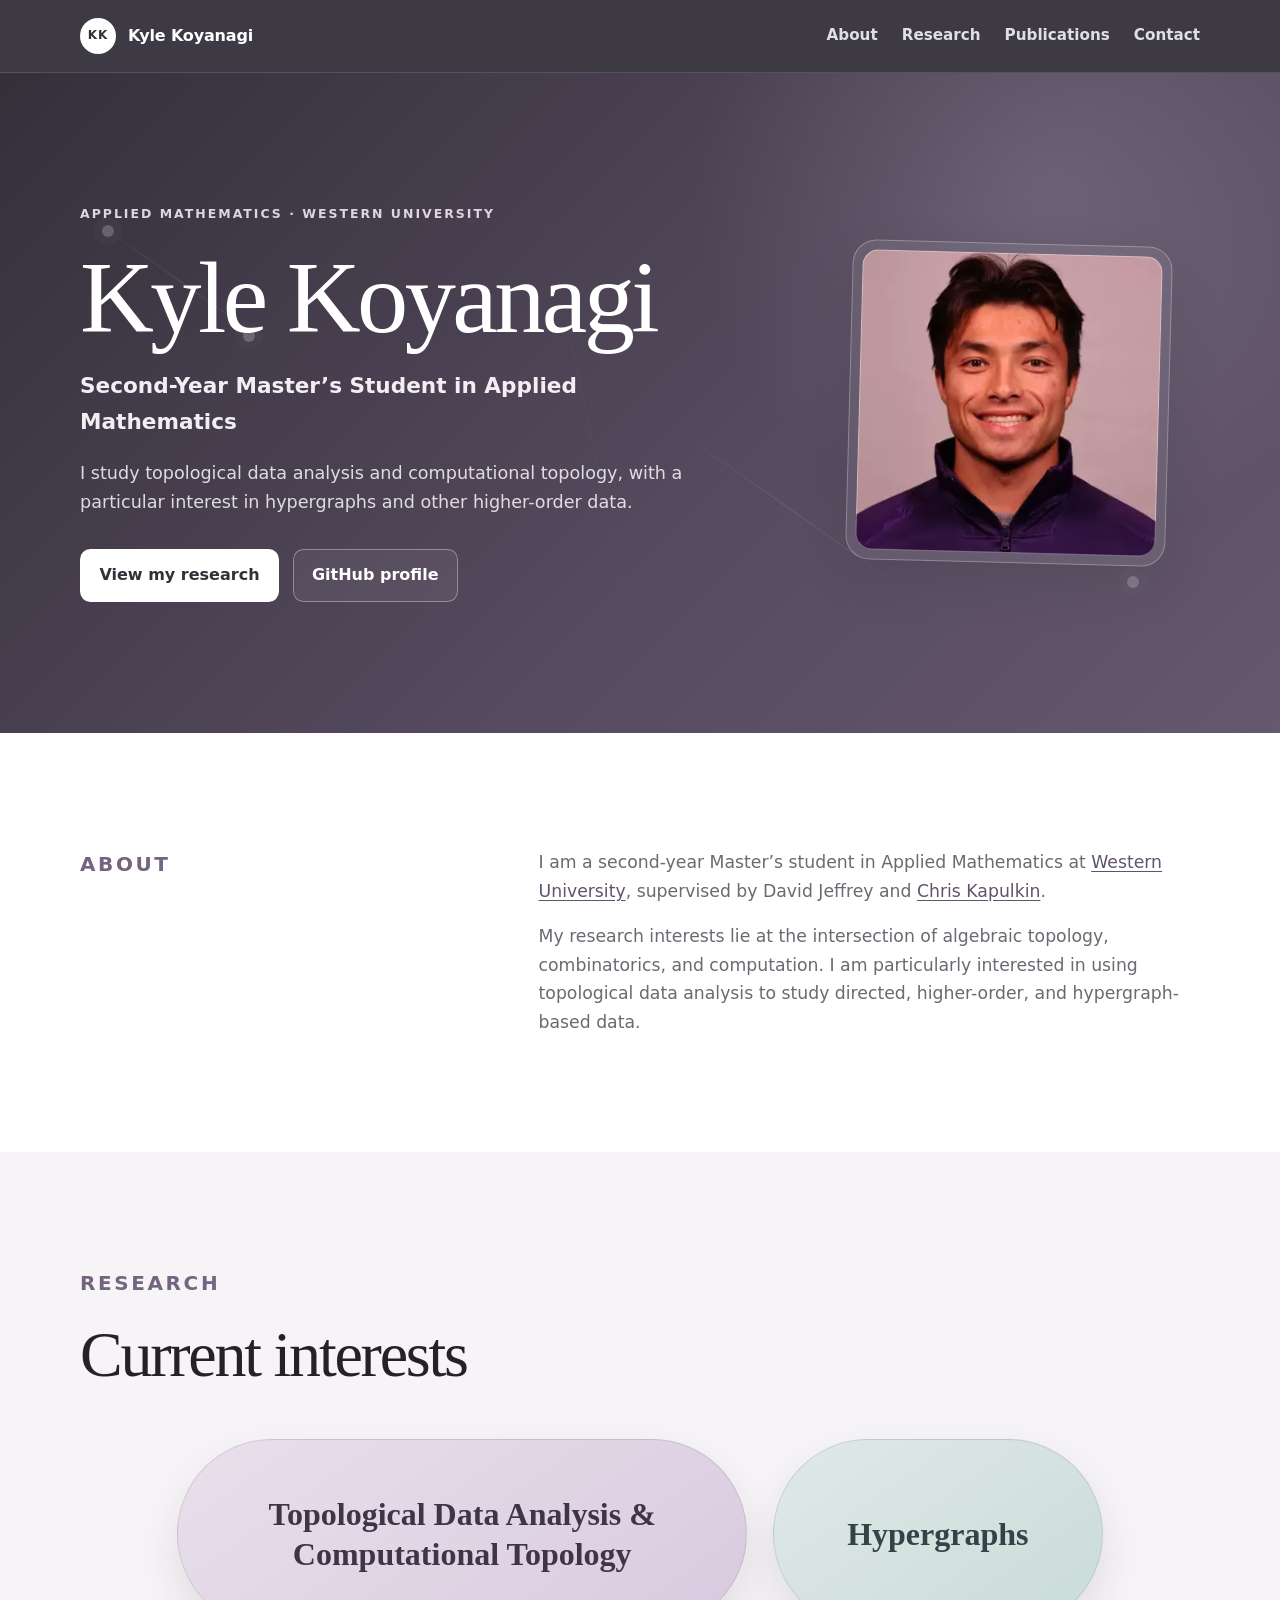
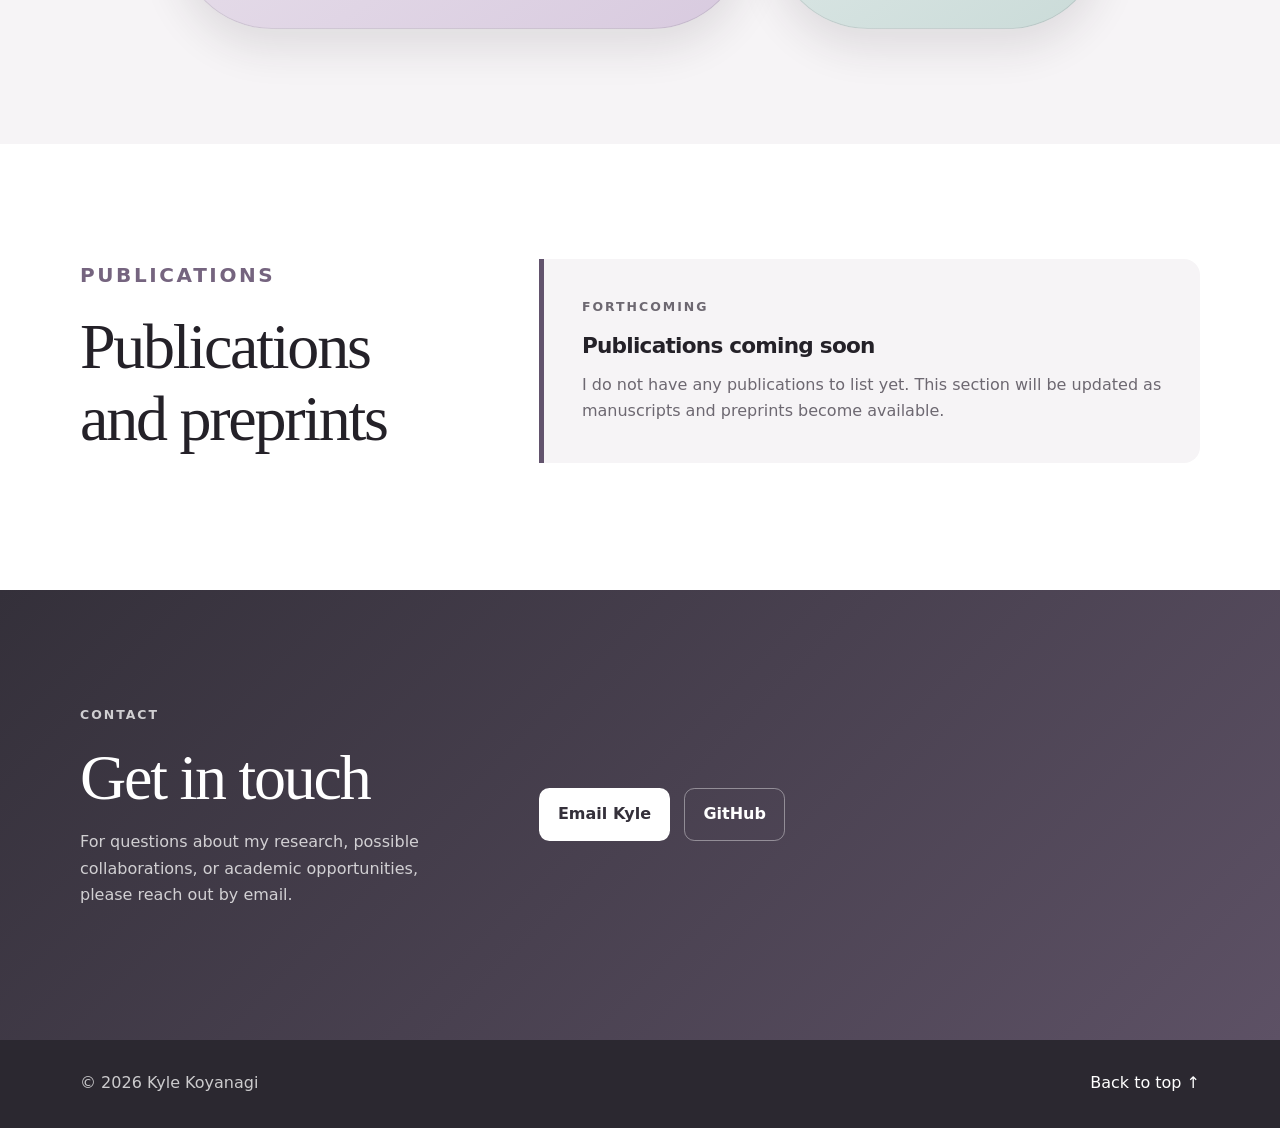
==== index.html @ f8f5c427 "Add files via upload" ====
<!doctype html>
<html lang="en">
<head>
  <meta charset="utf-8">
  <meta name="viewport" content="width=device-width, initial-scale=1">
  <meta name="description" content="Academic website of Kyle Koyanagi, a Master's student in Applied Mathematics at Western University researching topological data analysis and hypergraphs.">
  <meta name="author" content="Kyle Koyanagi">
  <meta name="theme-color" content="#4f2683">

  <meta property="og:title" content="Kyle Koyanagi | Applied Mathematics">
  <meta property="og:description" content="Master's student in Applied Mathematics researching topological data analysis and hypergraphs.">
  <meta property="og:type" content="website">
  <meta property="og:image" content="assets/kyle-koyanagi-headshot.webp">

  <title>Kyle Koyanagi | Applied Mathematics</title>
  <link rel="icon" href="assets/favicon.svg" type="image/svg+xml">
  <link rel="stylesheet" href="styles.css">
  <script src="script.js" defer></script>
</head>
<body>
  <a class="skip-link" href="#main-content">Skip to main content</a>

  <header class="site-header" id="top">
    <nav class="nav shell" aria-label="Main navigation">
      <a class="brand" href="#top" aria-label="Kyle Koyanagi home">
        <span class="brand-mark" aria-hidden="true">KK</span>
        <span>Kyle Koyanagi</span>
      </a>

      <button class="nav-toggle" type="button" aria-expanded="false" aria-controls="nav-links">
        <span class="sr-only">Toggle navigation</span>
        <span aria-hidden="true"></span>
        <span aria-hidden="true"></span>
        <span aria-hidden="true"></span>
      </button>

      <div class="nav-links" id="nav-links">
        <a href="#about">About</a>
        <a href="#research">Research</a>
        <a href="#publications">Publications</a>
        <a href="#contact">Contact</a>
      </div>
    </nav>
  </header>

  <main id="main-content">
    <section class="hero">
      <div class="hero-pattern" aria-hidden="true">
        <span class="node node-a"></span>
        <span class="node node-b"></span>
        <span class="node node-c"></span>
        <span class="node node-d"></span>
        <span class="edge edge-a"></span>
        <span class="edge edge-b"></span>
        <span class="edge edge-c"></span>
      </div>

      <div class="shell hero-grid">
        <div class="hero-copy">
          <p class="eyebrow">Applied Mathematics · Western University</p>
          <h1>Kyle Koyanagi</h1>
          <p class="hero-title">Second-Year Master’s Student in Applied Mathematics</p>
          <p class="hero-summary">
            I study topological data analysis and computational topology, with a
            particular interest in hypergraphs and other higher-order data.
          </p>
          <div class="hero-actions">
            <a class="button button-primary" href="#research">View my research</a>
            <a class="button button-secondary" href="https://github.com/kylekoyanagi" target="_blank" rel="me noreferrer">GitHub profile</a>
          </div>
        </div>

        <div class="portrait-wrap">
          <div class="portrait-frame">
            <img
              src="assets/kyle-koyanagi-headshot.webp"
              alt="Headshot of Kyle Koyanagi"
              width="300"
              height="345"
            >
          </div>
        </div>
      </div>
    </section>

    <section class="section" id="about">
      <div class="shell content-grid">
        <div>
          <p class="section-label section-label-main">About</p>
        </div>
        <div class="prose">
          <p>
            I am a second-year Master’s student in Applied Mathematics at
            <a href="https://www.uwo.ca/" target="_blank" rel="noreferrer">Western University</a>,
            supervised by David Jeffrey and
            <a href="https://kkapulkin.github.io/" target="_blank" rel="noreferrer">Chris Kapulkin</a>.
          </p>
          <p>
            My research interests lie at the intersection of algebraic topology,
            combinatorics, and computation. I am particularly interested in using
            topological data analysis to study directed, higher-order, and
            hypergraph-based data.
          </p>
        </div>
      </div>
    </section>

    <section class="section section-muted" id="research">
      <div class="shell">
        <div class="research-heading">
          <p class="section-label section-label-main">Research</p>
          <h2>Current interests</h2>
        </div>

        <div class="research-bubbles" aria-label="Research interests">
          <div class="research-bubble">Topological Data Analysis &amp; Computational Topology</div>
          <div class="research-bubble">Hypergraphs</div>
        </div>
      </div>
    </section>

    <section class="section" id="publications">
      <div class="shell content-grid">
        <div>
          <p class="section-label section-label-main">Publications</p>
          <h2>Publications and preprints</h2>
        </div>
        <div class="publication-panel">
          <div>
            <p class="publication-kicker">Forthcoming</p>
            <h3>Publications coming soon</h3>
            <p>
              I do not have any publications to list yet. This section will be
              updated as manuscripts and preprints become available.
            </p>
          </div>
        </div>
      </div>
    </section>

    <section class="section contact-section" id="contact">
      <div class="shell contact-grid">
        <div>
          <p class="section-label section-label-light">Contact</p>
          <h2>Get in touch</h2>
          <p>
            For questions about my research, possible collaborations, or academic
            opportunities, please reach out by email.
          </p>
        </div>

        <div class="contact-actions">
          <button class="button button-light" id="email-button" type="button">
            Email Kyle
          </button>
          <a class="button button-outline-light" href="https://github.com/kylekoyanagi" target="_blank" rel="me noreferrer">
            GitHub
          </a>
          <noscript>
            <p class="noscript-note">
              JavaScript is required to reveal the email address. You can also contact me through GitHub.
            </p>
          </noscript>
        </div>
      </div>
    </section>
  </main>

  <footer class="site-footer">
    <div class="shell footer-inner">
      <p>© <span id="year"></span> Kyle Koyanagi</p>
      <a href="#top">Back to top ↑</a>
    </div>
  </footer>
</body>
</html>
---- styles.css ----
:root {
  --purple-950: #34303a;
  --purple-900: #403848;
  --purple-800: #62536d;
  --purple-700: #75647f;
  --purple-100: #e8e3eb;
  --purple-050: #f6f4f6;
  --ink: #242128;
  --muted: #6d6871;
  --line: #ded9df;
  --white: #ffffff;
  --max-width: 1120px;
  --shadow: 0 20px 48px rgba(42, 36, 47, 0.13);
}

* {
  box-sizing: border-box;
}

html {
  scroll-behavior: smooth;
}

body {
  margin: 0;
  color: var(--ink);
  background: var(--white);
  font-family: Inter, ui-sans-serif, system-ui, -apple-system, BlinkMacSystemFont, "Segoe UI", sans-serif;
  line-height: 1.65;
  -webkit-font-smoothing: antialiased;
}

img {
  display: block;
  max-width: 100%;
}

a {
  color: var(--purple-800);
  text-underline-offset: 0.2em;
}

a:hover {
  color: var(--purple-700);
}

button,
a {
  -webkit-tap-highlight-color: transparent;
}

button:focus-visible,
a:focus-visible {
  outline: 3px solid #cfc4d5;
  outline-offset: 4px;
}

.shell {
  width: min(calc(100% - 2rem), var(--max-width));
  margin-inline: auto;
}

.skip-link {
  position: fixed;
  top: 0.75rem;
  left: 0.75rem;
  z-index: 1000;
  padding: 0.65rem 0.9rem;
  color: var(--white);
  background: var(--purple-950);
  border-radius: 0.5rem;
  transform: translateY(-160%);
}

.skip-link:focus {
  transform: translateY(0);
}

.sr-only {
  position: absolute;
  width: 1px;
  height: 1px;
  padding: 0;
  margin: -1px;
  overflow: hidden;
  clip: rect(0, 0, 0, 0);
  white-space: nowrap;
  border: 0;
}

.site-header {
  position: sticky;
  top: 0;
  z-index: 100;
  color: var(--white);
  background: rgba(52, 48, 58, 0.95);
  border-bottom: 1px solid rgba(255, 255, 255, 0.12);
  backdrop-filter: blur(16px);
}

.nav {
  min-height: 72px;
  display: flex;
  align-items: center;
  justify-content: space-between;
  gap: 2rem;
}

.brand {
  display: inline-flex;
  align-items: center;
  gap: 0.75rem;
  color: var(--white);
  font-weight: 750;
  text-decoration: none;
  letter-spacing: -0.01em;
}

.brand:hover {
  color: var(--white);
}

.brand-mark {
  width: 2.25rem;
  height: 2.25rem;
  display: grid;
  place-items: center;
  color: var(--purple-950);
  background: var(--white);
  border-radius: 50%;
  font-size: 0.75rem;
  letter-spacing: 0.08em;
}

.nav-links {
  display: flex;
  align-items: center;
  gap: 1.5rem;
}

.nav-links a {
  color: rgba(255, 255, 255, 0.84);
  font-size: 0.95rem;
  font-weight: 650;
  text-decoration: none;
}

.nav-links a:hover {
  color: var(--white);
}

.nav-toggle {
  display: none;
  width: 44px;
  height: 44px;
  padding: 0.65rem;
  border: 0;
  border-radius: 0.5rem;
  background: transparent;
}

.nav-toggle span[aria-hidden="true"] {
  display: block;
  height: 2px;
  margin: 5px 0;
  background: var(--white);
  border-radius: 99px;
}

.hero {
  position: relative;
  min-height: 660px;
  display: grid;
  align-items: center;
  overflow: hidden;
  color: var(--white);
  background:
    radial-gradient(circle at 82% 18%, rgba(210, 199, 217, 0.18), transparent 30%),
    linear-gradient(135deg, #34303a 0%, #554a5e 58%, #66586e 100%);
}

.hero-grid {
  position: relative;
  z-index: 2;
  display: grid;
  grid-template-columns: minmax(0, 1.25fr) minmax(280px, 0.75fr);
  align-items: center;
  gap: clamp(3rem, 8vw, 7rem);
  padding-block: 6.5rem;
}

.eyebrow,
.section-label,
.publication-kicker {
  margin: 0 0 1rem;
  color: var(--purple-700);
  font-size: 0.78rem;
  font-weight: 800;
  letter-spacing: 0.16em;
  text-transform: uppercase;
}

.hero .eyebrow {
  color: #ddd5e1;
}

h1,
h2,
h3,
p {
  margin-top: 0;
}

h1,
h2,
h3 {
  line-height: 1.12;
  letter-spacing: -0.035em;
}

h1 {
  max-width: 12ch;
  margin-bottom: 0.8rem;
  font-family: Georgia, "Times New Roman", serif;
  font-size: clamp(3.7rem, 8vw, 6.6rem);
  font-weight: 500;
}

h2 {
  margin-bottom: 1.25rem;
  font-family: Georgia, "Times New Roman", serif;
  font-size: clamp(2.35rem, 5vw, 4rem);
  font-weight: 500;
}

h3 {
  margin-bottom: 0.85rem;
  font-size: 1.35rem;
}

.hero-title {
  margin-bottom: 1.25rem;
  color: #f2eef4;
  font-size: clamp(1.1rem, 2vw, 1.35rem);
  font-weight: 650;
}

.hero-summary {
  max-width: 650px;
  margin-bottom: 2rem;
  color: rgba(255, 255, 255, 0.82);
  font-size: 1.1rem;
}

.hero-actions,
.contact-actions {
  display: flex;
  flex-wrap: wrap;
  gap: 0.85rem;
}

.button {
  min-height: 48px;
  display: inline-flex;
  align-items: center;
  justify-content: center;
  padding: 0.75rem 1.15rem;
  border: 1px solid transparent;
  border-radius: 0.65rem;
  font: inherit;
  font-weight: 750;
  text-decoration: none;
  cursor: pointer;
  transition: transform 160ms ease, background 160ms ease, border-color 160ms ease;
}

.button:hover {
  transform: translateY(-2px);
}

.button-primary {
  color: var(--purple-950);
  background: var(--white);
}

.button-primary:hover {
  color: var(--purple-950);
  background: #f2eff3;
}

.button-secondary {
  color: var(--white);
  background: rgba(255, 255, 255, 0.06);
  border-color: rgba(255, 255, 255, 0.35);
}

.button-secondary:hover {
  color: var(--white);
  background: rgba(255, 255, 255, 0.11);
}

.portrait-wrap {
  position: relative;
  justify-self: center;
}

.portrait-frame {
  position: relative;
  width: min(320px, 70vw);
  aspect-ratio: 1 / 1;
  padding: 0.55rem;
  background: rgba(255, 255, 255, 0.07);
  border: 1px solid rgba(255, 255, 255, 0.28);
  border-radius: 1.5rem;
  box-shadow: var(--shadow);
  transform: rotate(1.5deg);
}

.portrait-frame::after {
  content: "";
  position: absolute;
  inset: 0.55rem;
  border: 1px solid rgba(255, 255, 255, 0.35);
  border-radius: 1rem;
  pointer-events: none;
}

.portrait-frame img {
  width: 100%;
  height: 100%;
  object-fit: cover;
  object-position: center 32%;
  border-radius: 1rem;
}

.hero-pattern {
  position: absolute;
  inset: 0;
  opacity: 0.38;
  pointer-events: none;
}

.node,
.edge {
  position: absolute;
  display: block;
}

.node {
  width: 12px;
  height: 12px;
  background: rgba(255, 255, 255, 0.58);
  border-radius: 50%;
  box-shadow: 0 0 0 8px rgba(255, 255, 255, 0.05);
}

.node-a { left: 8%; top: 23%; }
.node-b { left: 19%; top: 39%; }
.node-c { right: 11%; bottom: 22%; }
.node-d { right: 23%; bottom: 37%; }

.edge {
  height: 1px;
  background: linear-gradient(90deg, rgba(255,255,255,.05), rgba(255,255,255,.28), rgba(255,255,255,.05));
  transform-origin: left center;
}

.edge-a { width: 190px; left: 8.5%; top: 24%; transform: rotate(35deg); }
.edge-b { width: 260px; right: 10%; bottom: 23%; transform: rotate(-145deg); }
.edge-c { width: 420px; left: 42%; top: 17%; transform: rotate(78deg); opacity: 0.3; }

.section {
  padding-block: clamp(5rem, 9vw, 8rem);
}

.section-muted {
  background: var(--purple-050);
}

.section-label-main {
  margin-bottom: 1.2rem;
  font-size: clamp(1.05rem, 2vw, 1.25rem);
  letter-spacing: 0.13em;
}

.research-heading {
  text-align: left;
}

.research-bubbles {
  display: flex;
  flex-wrap: wrap;
  justify-content: center;
  align-items: center;
  gap: 1.6rem;
  margin: 3rem auto 0;
  max-width: 980px;
}

.research-bubble {
  display: flex;
  align-items: center;
  justify-content: center;
  min-height: 190px;
  padding: 2rem 2.4rem;
  border: 1px solid rgba(52, 48, 58, 0.12);
  border-radius: 999px;
  box-shadow: 0 20px 42px rgba(43, 38, 47, 0.11);
  font-family: Georgia, "Times New Roman", serif;
  font-size: clamp(1.5rem, 3vw, 2rem);
  font-weight: 600;
  line-height: 1.25;
  text-align: center;
}

.research-bubble:first-child {
  width: min(100%, 570px);
  color: #3f3547;
  background: linear-gradient(145deg, #e8e0eb 0%, #d8cadf 100%);
}

.research-bubble:last-child {
  width: min(100%, 330px);
  color: #334347;
  background: linear-gradient(145deg, #dfe9e8 0%, #cadbd8 100%);
}

.content-grid,
.contact-grid {
  display: grid;
  grid-template-columns: minmax(240px, 0.7fr) minmax(0, 1.3fr);
  gap: clamp(2rem, 8vw, 7rem);
  align-items: start;
}

.prose {
  max-width: 740px;
  color: var(--muted);
  font-size: 1.08rem;
}

.prose p:last-child,
.publication-panel p:last-child {
  margin-bottom: 0;
}

.section-heading {
  display: grid;
  grid-template-columns: 1fr minmax(280px, 0.8fr);
  gap: 3rem;
  align-items: end;
  margin-bottom: 3rem;
}

.section-heading > p {
  color: var(--muted);
}

.card-grid {
  display: grid;
  grid-template-columns: repeat(3, 1fr);
  gap: 1.25rem;
}

.research-card {
  min-height: 290px;
  padding: 1.6rem;
  background: var(--white);
  border: 1px solid var(--line);
  border-radius: 1rem;
  box-shadow: 0 10px 24px rgba(43, 38, 47, 0.05);
}

.research-card p {
  color: var(--muted);
}

.card-number {
  margin-bottom: 3rem;
  color: var(--purple-700);
  font-family: Georgia, "Times New Roman", serif;
  font-size: 1.4rem;
}

.publication-panel {
  display: grid;
  gap: 2rem;
  padding: clamp(1.6rem, 4vw, 2.4rem);
  background: var(--purple-050);
  border-left: 5px solid var(--purple-800);
  border-radius: 0 1rem 1rem 0;
}

.publication-panel p {
  color: var(--muted);
}

.text-link {
  width: fit-content;
  font-weight: 750;
  text-decoration: none;
  border-bottom: 2px solid var(--purple-100);
}

.contact-section {
  color: var(--white);
  background: linear-gradient(135deg, #34303a, #5d5165);
}

.contact-section h2 {
  margin-bottom: 1rem;
}

.contact-section p {
  max-width: 620px;
  color: rgba(255, 255, 255, 0.76);
}

.section-label-light {
  color: #ddd5e1;
}

.contact-actions {
  align-self: center;
  justify-content: flex-start;
}

.button-light {
  color: var(--purple-950);
  background: var(--white);
}

.button-light:hover {
  color: var(--purple-950);
  background: #f2eff3;
}

.button-outline-light {
  color: var(--white);
  background: transparent;
  border-color: rgba(255, 255, 255, 0.4);
}

.button-outline-light:hover {
  color: var(--white);
  background: rgba(255, 255, 255, 0.07);
}

.noscript-note {
  width: 100%;
  margin: 0.6rem 0 0;
  font-size: 0.88rem;
}

.site-footer {
  color: rgba(255, 255, 255, 0.76);
  background: #2b2830;
}

.footer-inner {
  min-height: 88px;
  display: flex;
  align-items: center;
  justify-content: space-between;
  gap: 1rem;
}

.footer-inner p {
  margin: 0;
}

.footer-inner a {
  color: var(--white);
  text-decoration: none;
}

@media (max-width: 820px) {
  .nav-toggle {
    display: block;
  }

  .nav-links {
    position: absolute;
    top: 72px;
    left: 0;
    right: 0;
    display: none;
    flex-direction: column;
    align-items: stretch;
    gap: 0;
    padding: 0.75rem 1rem 1rem;
    background: rgba(52, 48, 58, 0.99);
    border-bottom: 1px solid rgba(255, 255, 255, 0.12);
  }

  .nav-links.is-open {
    display: flex;
  }

  .nav-links a {
    padding: 0.85rem 0.5rem;
  }

  .hero-grid,
  .content-grid,
  .contact-grid,
  .section-heading {
    grid-template-columns: 1fr;
  }

  .hero-grid {
    padding-block: 4.5rem 5.5rem;
  }

  .portrait-wrap {
    justify-self: start;
    margin-top: 1rem;
  }

  .portrait-frame {
    width: min(300px, 78vw);
  }

  .card-grid {
    grid-template-columns: 1fr;
  }

  .research-bubbles {
    flex-direction: column;
    gap: 1rem;
  }

  .research-bubble,
  .research-bubble:first-child,
  .research-bubble:last-child {
    width: min(100%, 600px);
    min-height: 160px;
  }

  .research-card {
    min-height: auto;
  }

  .card-number {
    margin-bottom: 1.75rem;
  }
}

@media (max-width: 520px) {
  .shell {
    width: min(calc(100% - 1.25rem), var(--max-width));
  }

  h1 {
    font-size: clamp(3.2rem, 17vw, 4.6rem);
  }

  .hero-actions,
  .contact-actions {
    display: grid;
    grid-template-columns: 1fr;
  }

  .button {
    width: 100%;
  }

  .footer-inner {
    align-items: flex-start;
    flex-direction: column;
    justify-content: center;
    padding-block: 1.25rem;
  }
}

@media (prefers-reduced-motion: reduce) {
  html {
    scroll-behavior: auto;
  }

  *,
  *::before,
  *::after {
    transition-duration: 0.01ms !important;
    animation-duration: 0.01ms !important;
    animation-iteration-count: 1 !important;
  }
}
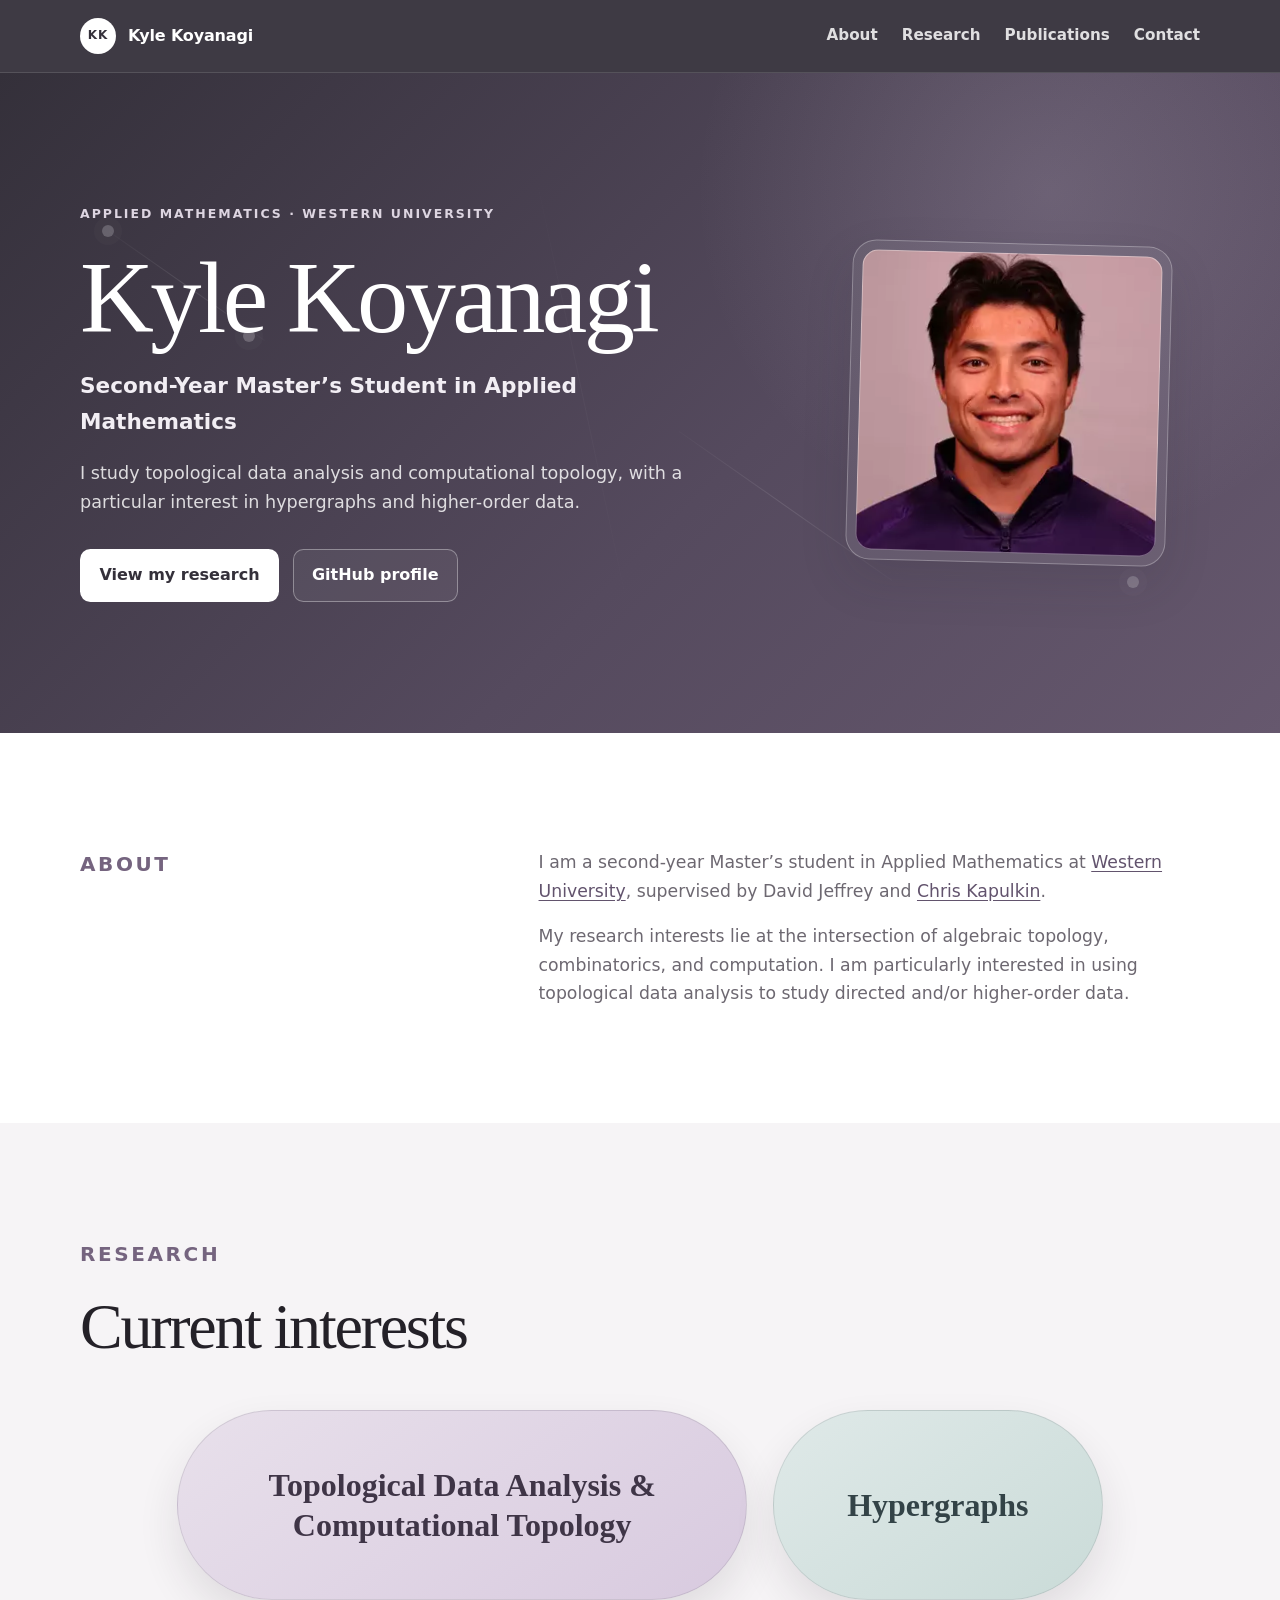
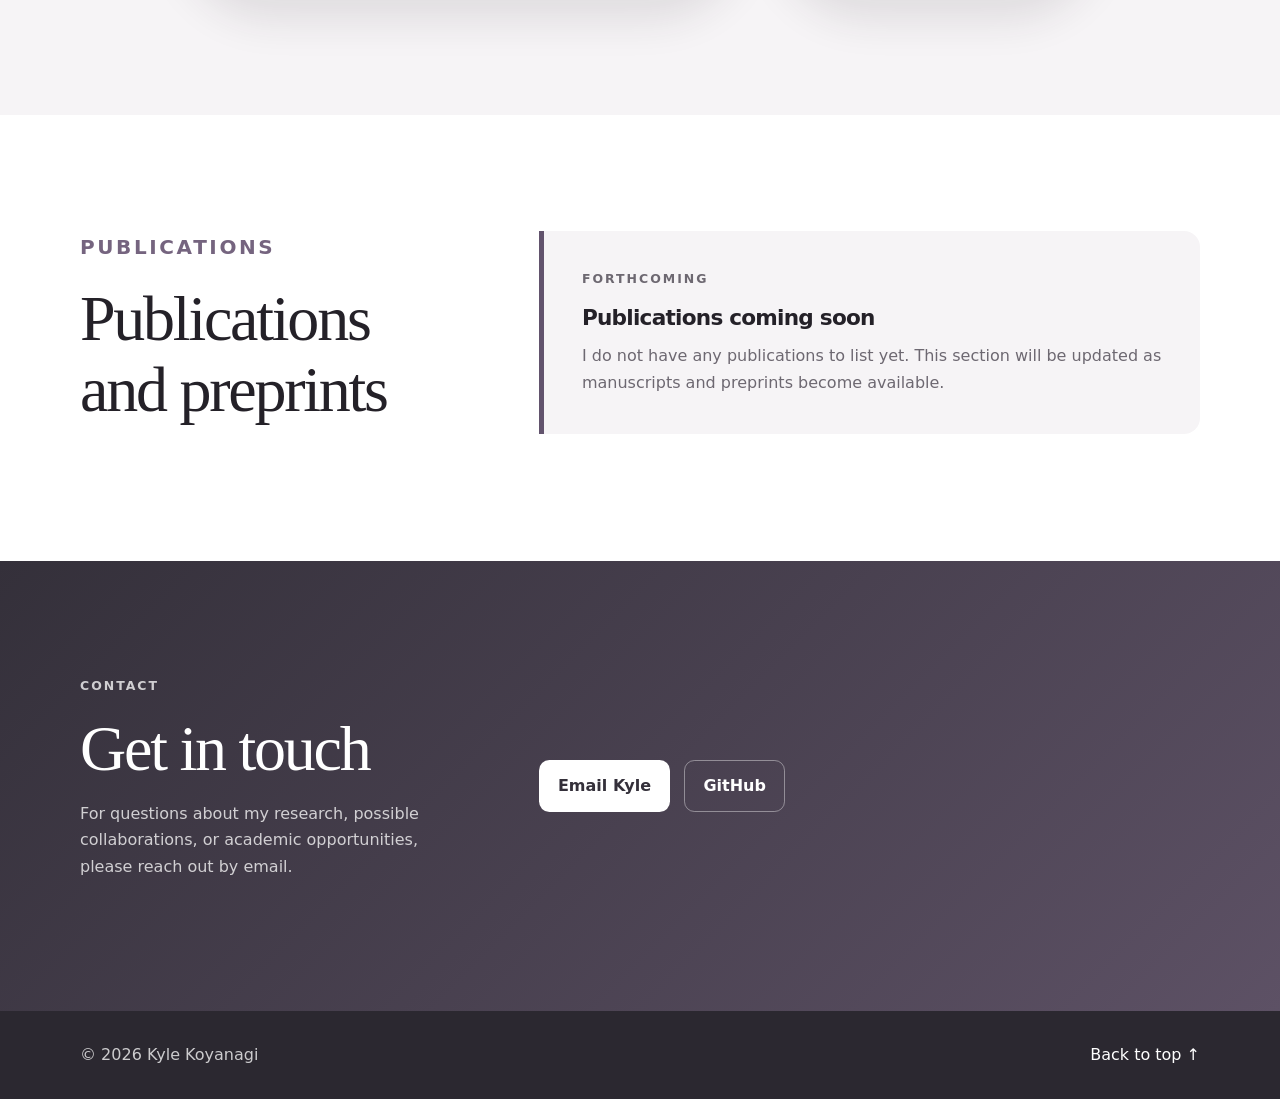
==== commit 2305efa1: "Update index.html" ====
--- a/index.html
+++ b/index.html
@@ -62,7 +62,7 @@
           <p class="hero-title">Second-Year Master’s Student in Applied Mathematics</p>
           <p class="hero-summary">
             I study topological data analysis and computational topology, with a
-            particular interest in hypergraphs and other higher-order data.
+            particular interest in hypergraphs and higher-order data.
           </p>
           <div class="hero-actions">
             <a class="button button-primary" href="#research">View my research</a>
@@ -98,8 +98,7 @@
           <p>
             My research interests lie at the intersection of algebraic topology,
             combinatorics, and computation. I am particularly interested in using
-            topological data analysis to study directed, higher-order, and
-            hypergraph-based data.
+            topological data analysis to study directed and/or higher-order data.
           </p>
         </div>
       </div>
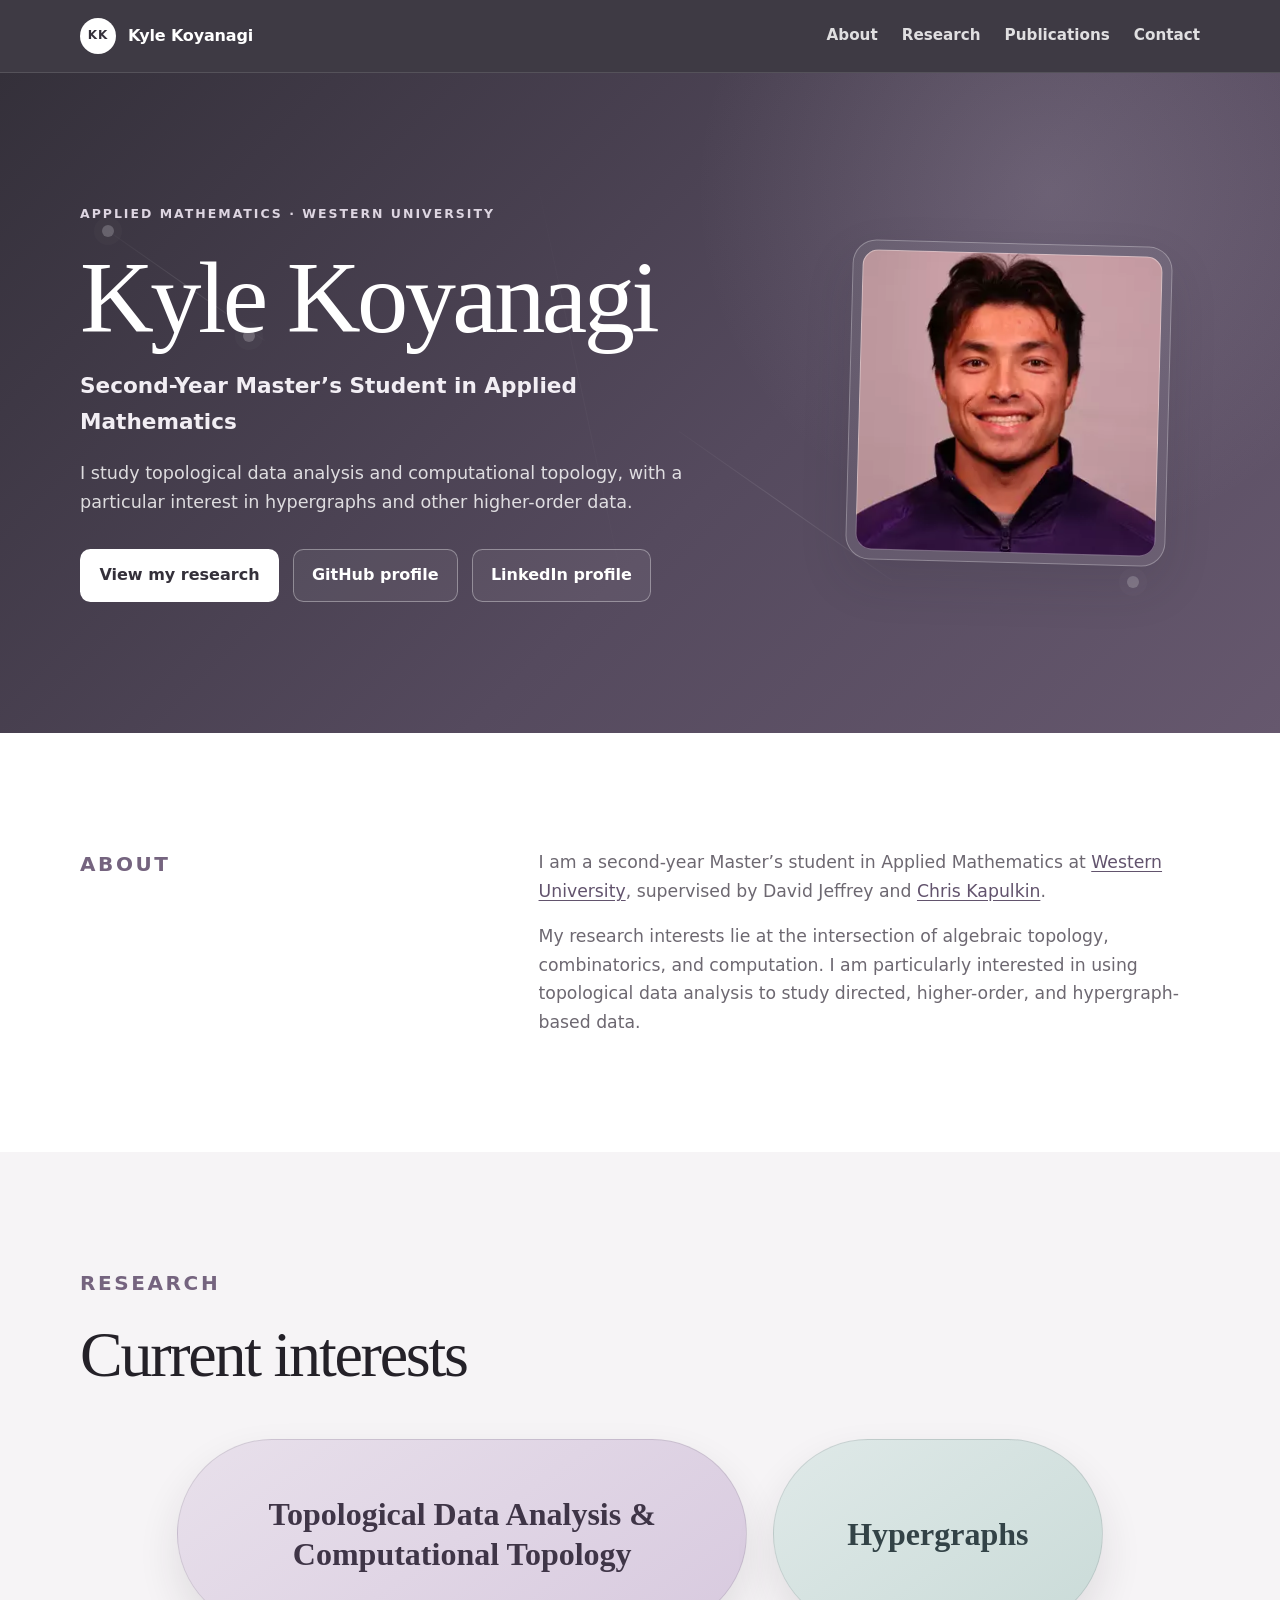
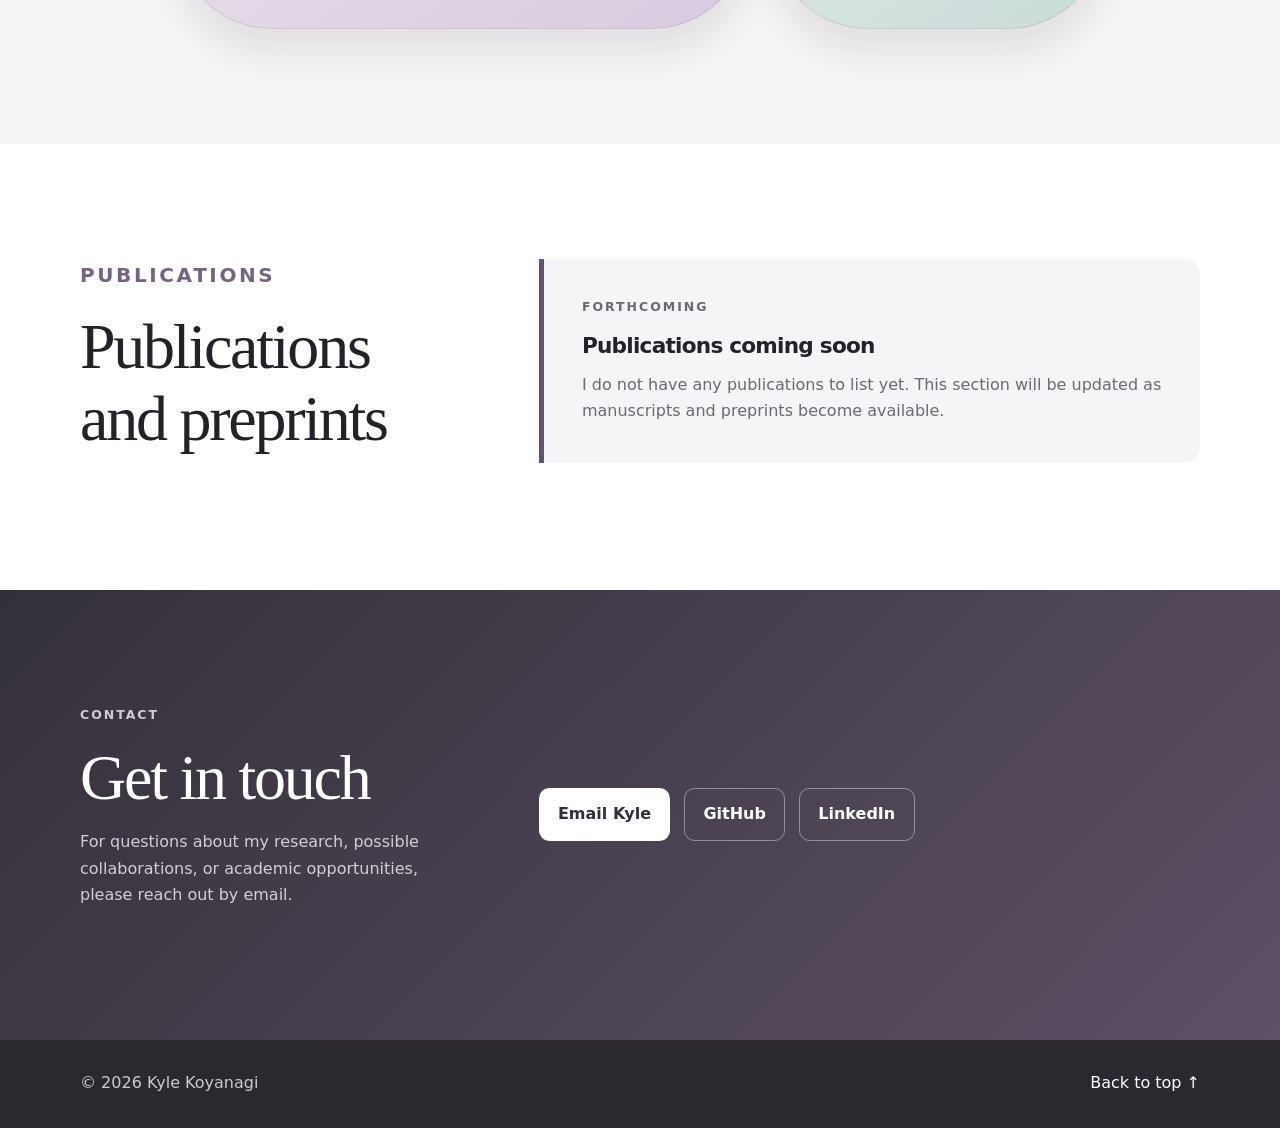
==== commit 2b2dfc9f: "Add files via upload" ====
--- a/index.html
+++ b/index.html
@@ -16,6 +16,22 @@
   <link rel="icon" href="assets/favicon.svg" type="image/svg+xml">
   <link rel="stylesheet" href="styles.css">
   <script src="script.js" defer></script>
+  <script type="application/ld+json">
+  {
+    "@context": "https://schema.org",
+    "@type": "Person",
+    "name": "Kyle Koyanagi",
+    "url": "https://kylekoyanagi.github.io/",
+    "affiliation": {
+      "@type": "CollegeOrUniversity",
+      "name": "Western University"
+    },
+    "sameAs": [
+      "https://github.com/kylekoyanagi",
+      "https://www.linkedin.com/in/kylekoyanagi/"
+    ]
+  }
+  </script>
 </head>
 <body>
   <a class="skip-link" href="#main-content">Skip to main content</a>
@@ -62,11 +78,12 @@
           <p class="hero-title">Second-Year Master’s Student in Applied Mathematics</p>
           <p class="hero-summary">
             I study topological data analysis and computational topology, with a
-            particular interest in hypergraphs and higher-order data.
+            particular interest in hypergraphs and other higher-order data.
           </p>
           <div class="hero-actions">
             <a class="button button-primary" href="#research">View my research</a>
             <a class="button button-secondary" href="https://github.com/kylekoyanagi" target="_blank" rel="me noreferrer">GitHub profile</a>
+            <a class="button button-secondary" href="https://www.linkedin.com/in/kylekoyanagi/" target="_blank" rel="me noreferrer">LinkedIn profile</a>
           </div>
         </div>
 
@@ -98,7 +115,8 @@
           <p>
             My research interests lie at the intersection of algebraic topology,
             combinatorics, and computation. I am particularly interested in using
-            topological data analysis to study directed and/or higher-order data.
+            topological data analysis to study directed, higher-order, and
+            hypergraph-based data.
           </p>
         </div>
       </div>
@@ -155,9 +173,12 @@
           <a class="button button-outline-light" href="https://github.com/kylekoyanagi" target="_blank" rel="me noreferrer">
             GitHub
           </a>
+          <a class="button button-outline-light" href="https://www.linkedin.com/in/kylekoyanagi/" target="_blank" rel="me noreferrer">
+            LinkedIn
+          </a>
           <noscript>
             <p class="noscript-note">
-              JavaScript is required to reveal the email address. You can also contact me through GitHub.
+              JavaScript is required to reveal the email address. You can also contact me through GitHub or LinkedIn.
             </p>
           </noscript>
         </div>
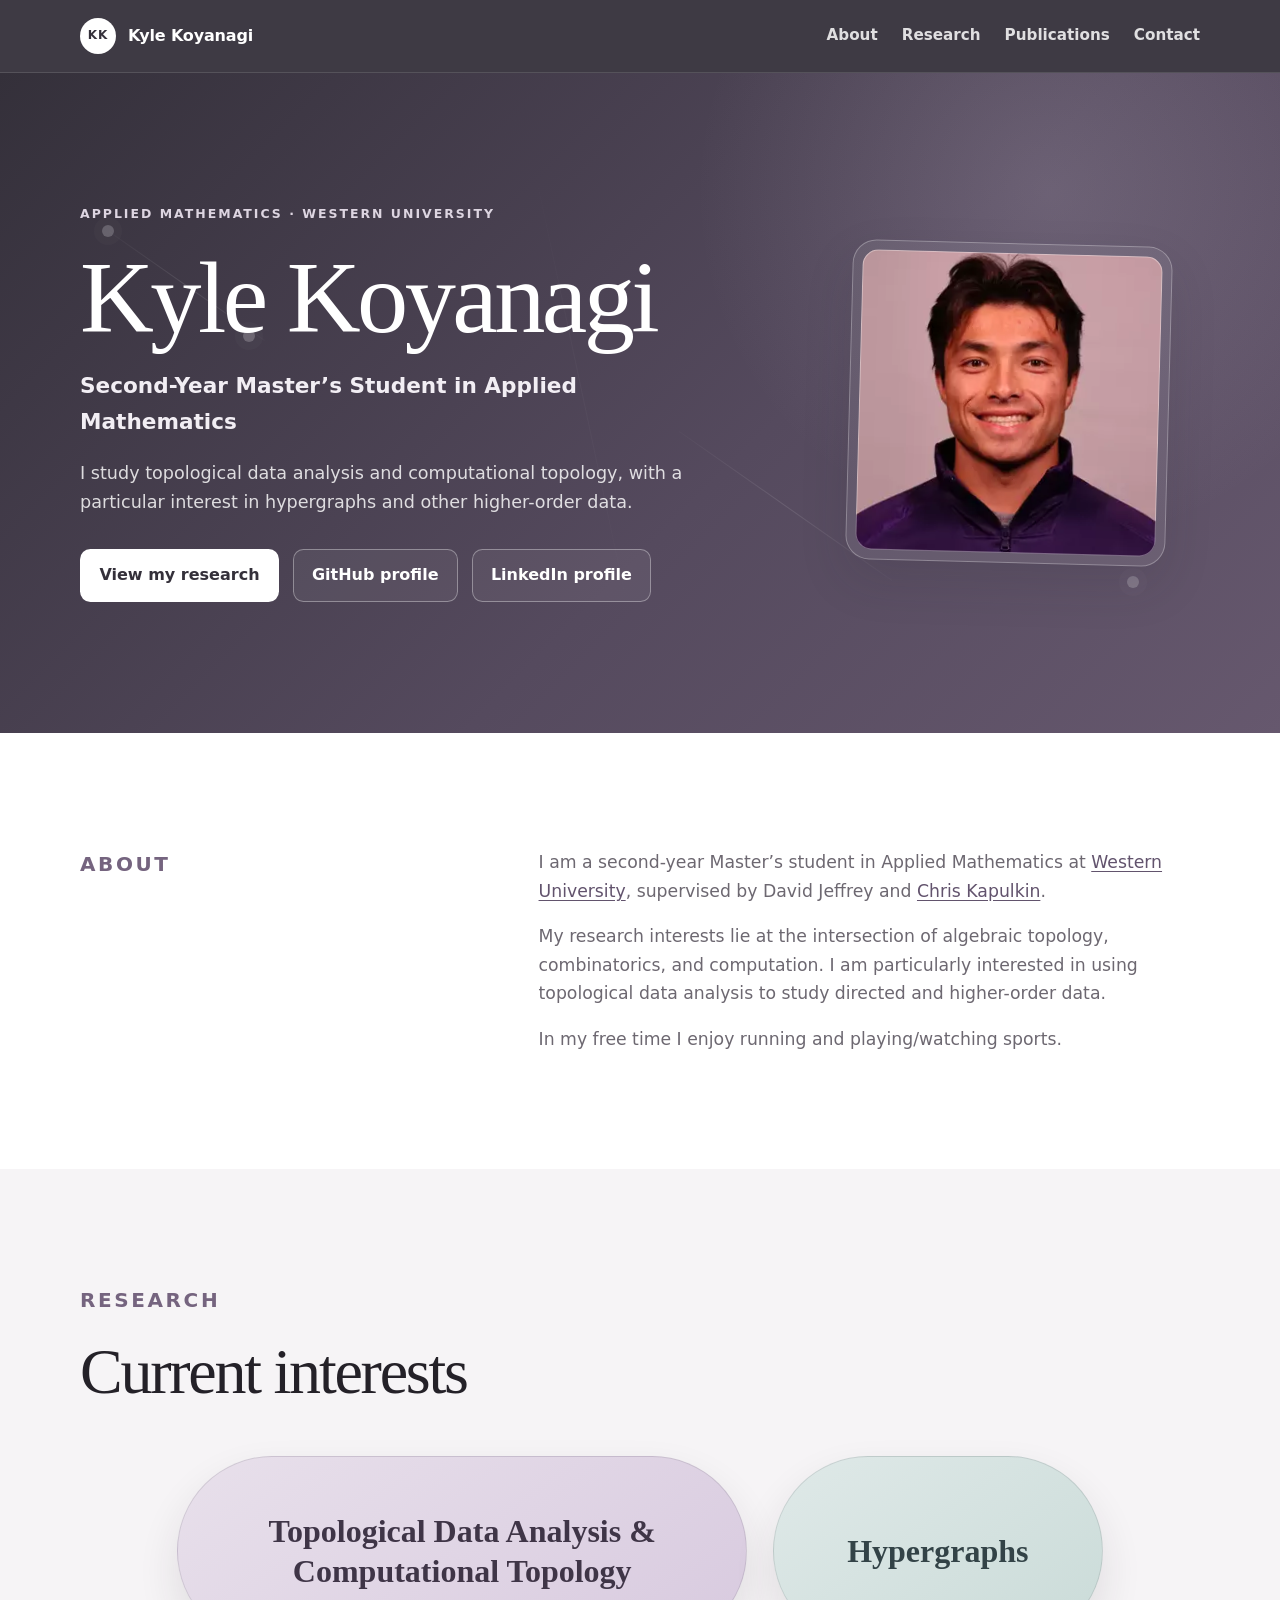
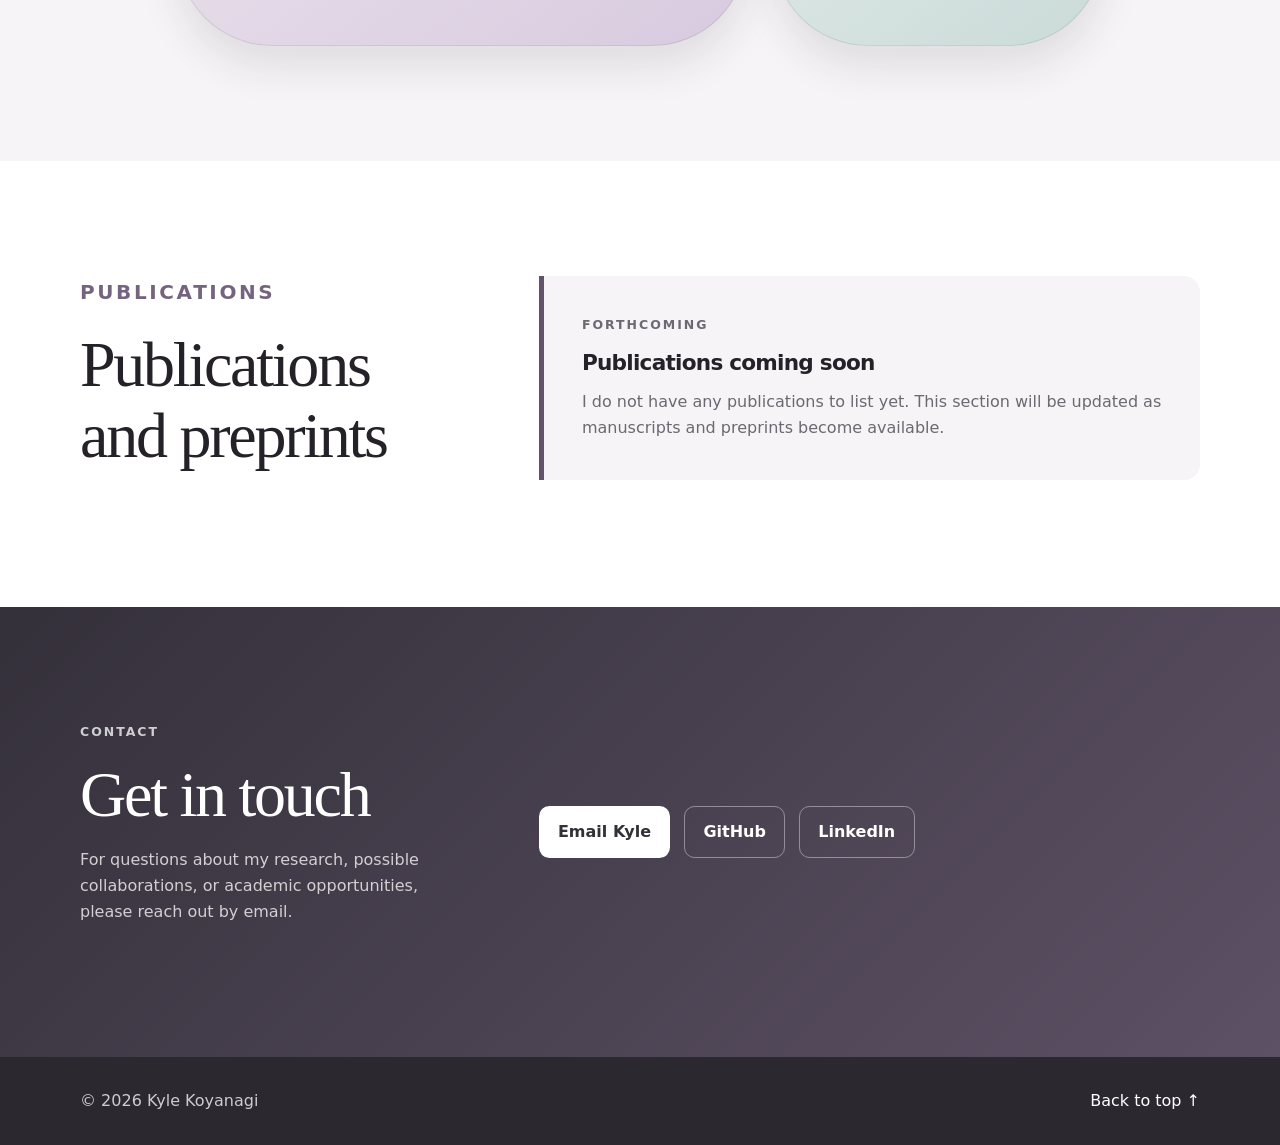
==== commit 41bdd5dc: "Update index.html" ====
--- a/index.html
+++ b/index.html
@@ -115,8 +115,10 @@
           <p>
             My research interests lie at the intersection of algebraic topology,
             combinatorics, and computation. I am particularly interested in using
-            topological data analysis to study directed, higher-order, and
-            hypergraph-based data.
+            topological data analysis to study directed and higher-order data.
+          </p>
+          <p>
+            In my free time I enjoy running and playing/watching sports. 
           </p>
         </div>
       </div>
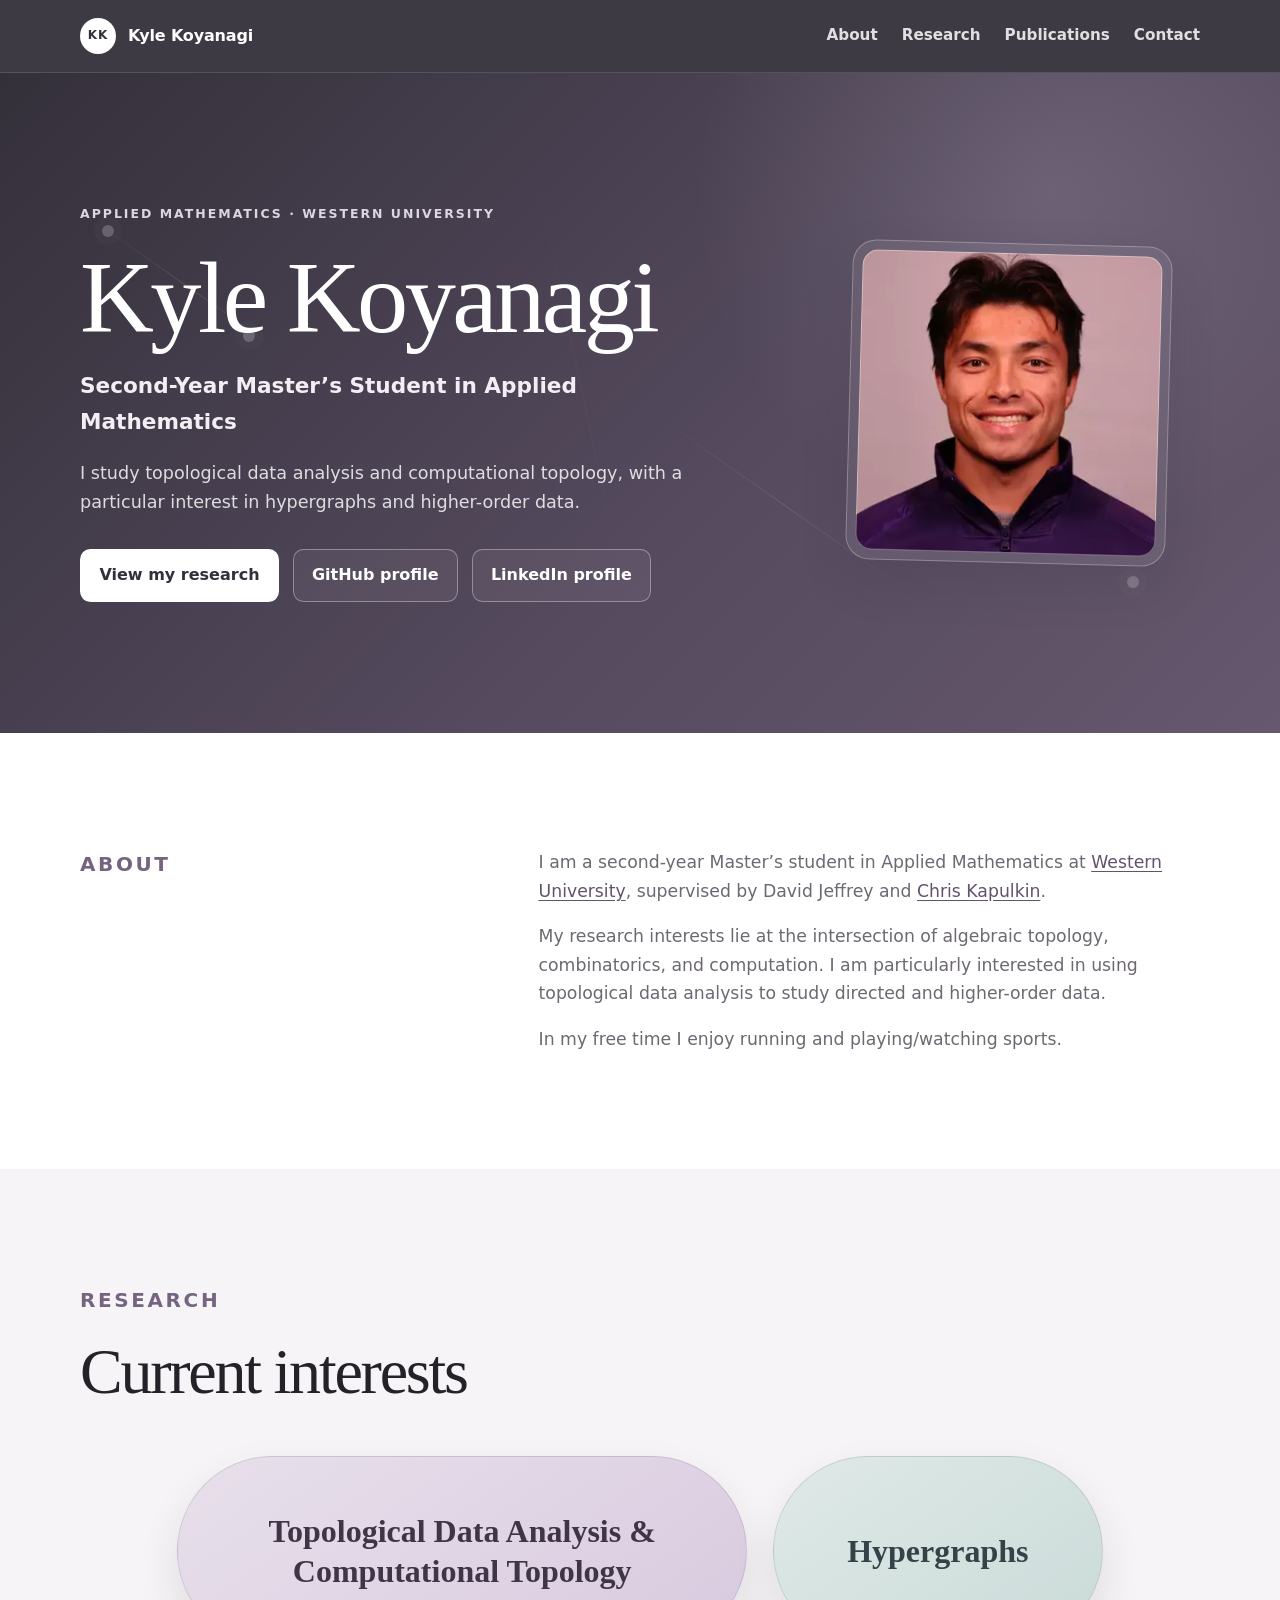
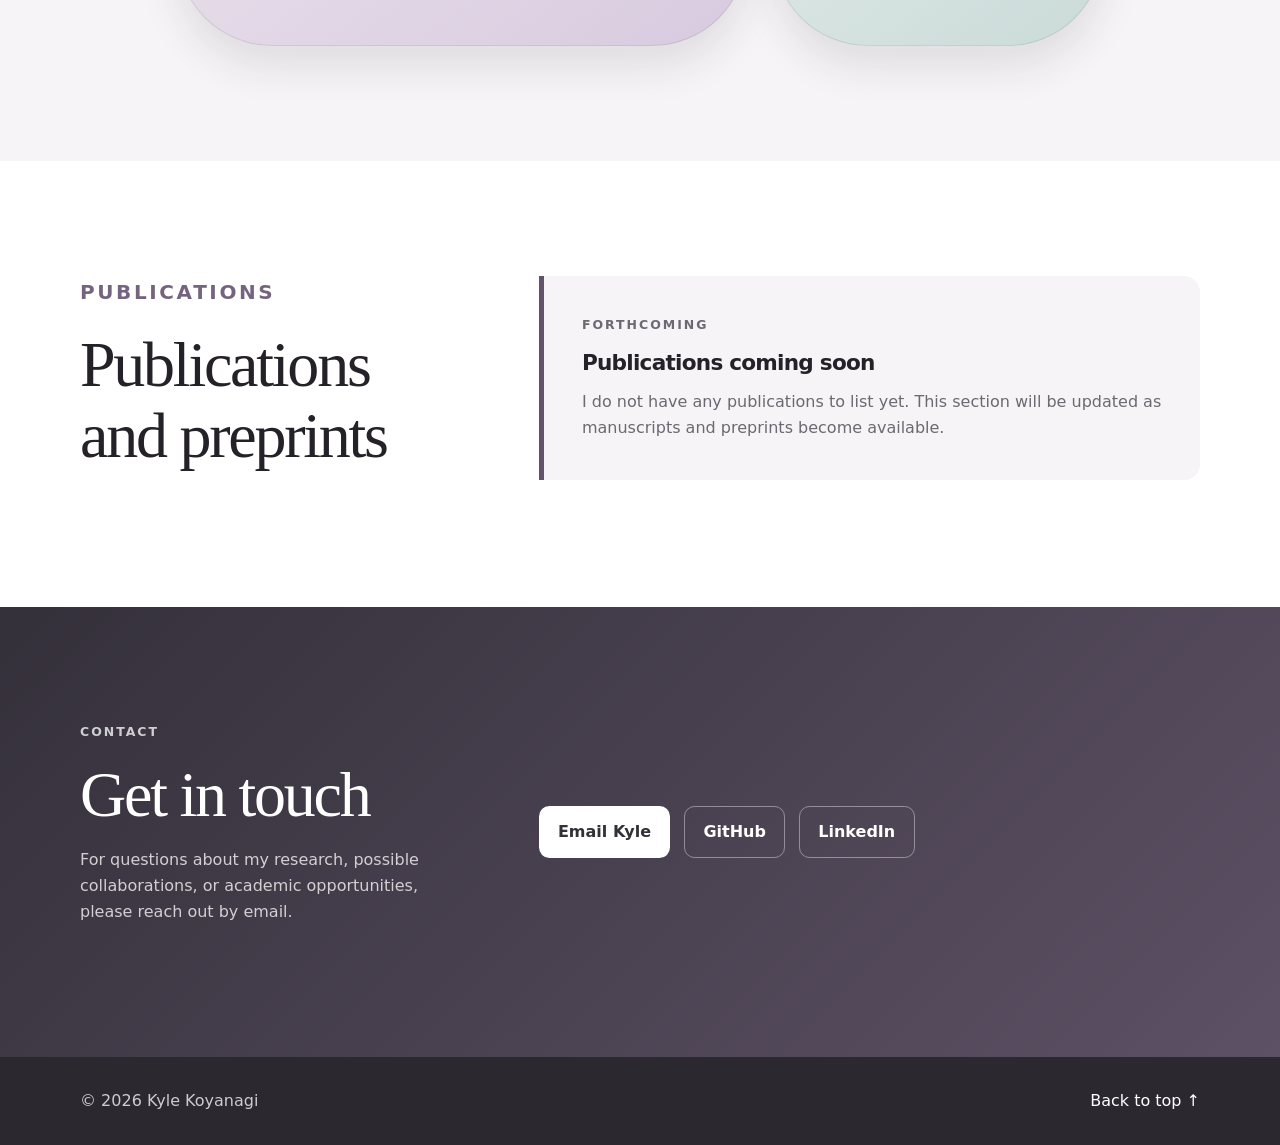
==== commit 1dd6f71f: "Update index.html" ====
--- a/index.html
+++ b/index.html
@@ -78,7 +78,7 @@
           <p class="hero-title">Second-Year Master’s Student in Applied Mathematics</p>
           <p class="hero-summary">
             I study topological data analysis and computational topology, with a
-            particular interest in hypergraphs and other higher-order data.
+            particular interest in hypergraphs and higher-order data.
           </p>
           <div class="hero-actions">
             <a class="button button-primary" href="#research">View my research</a>
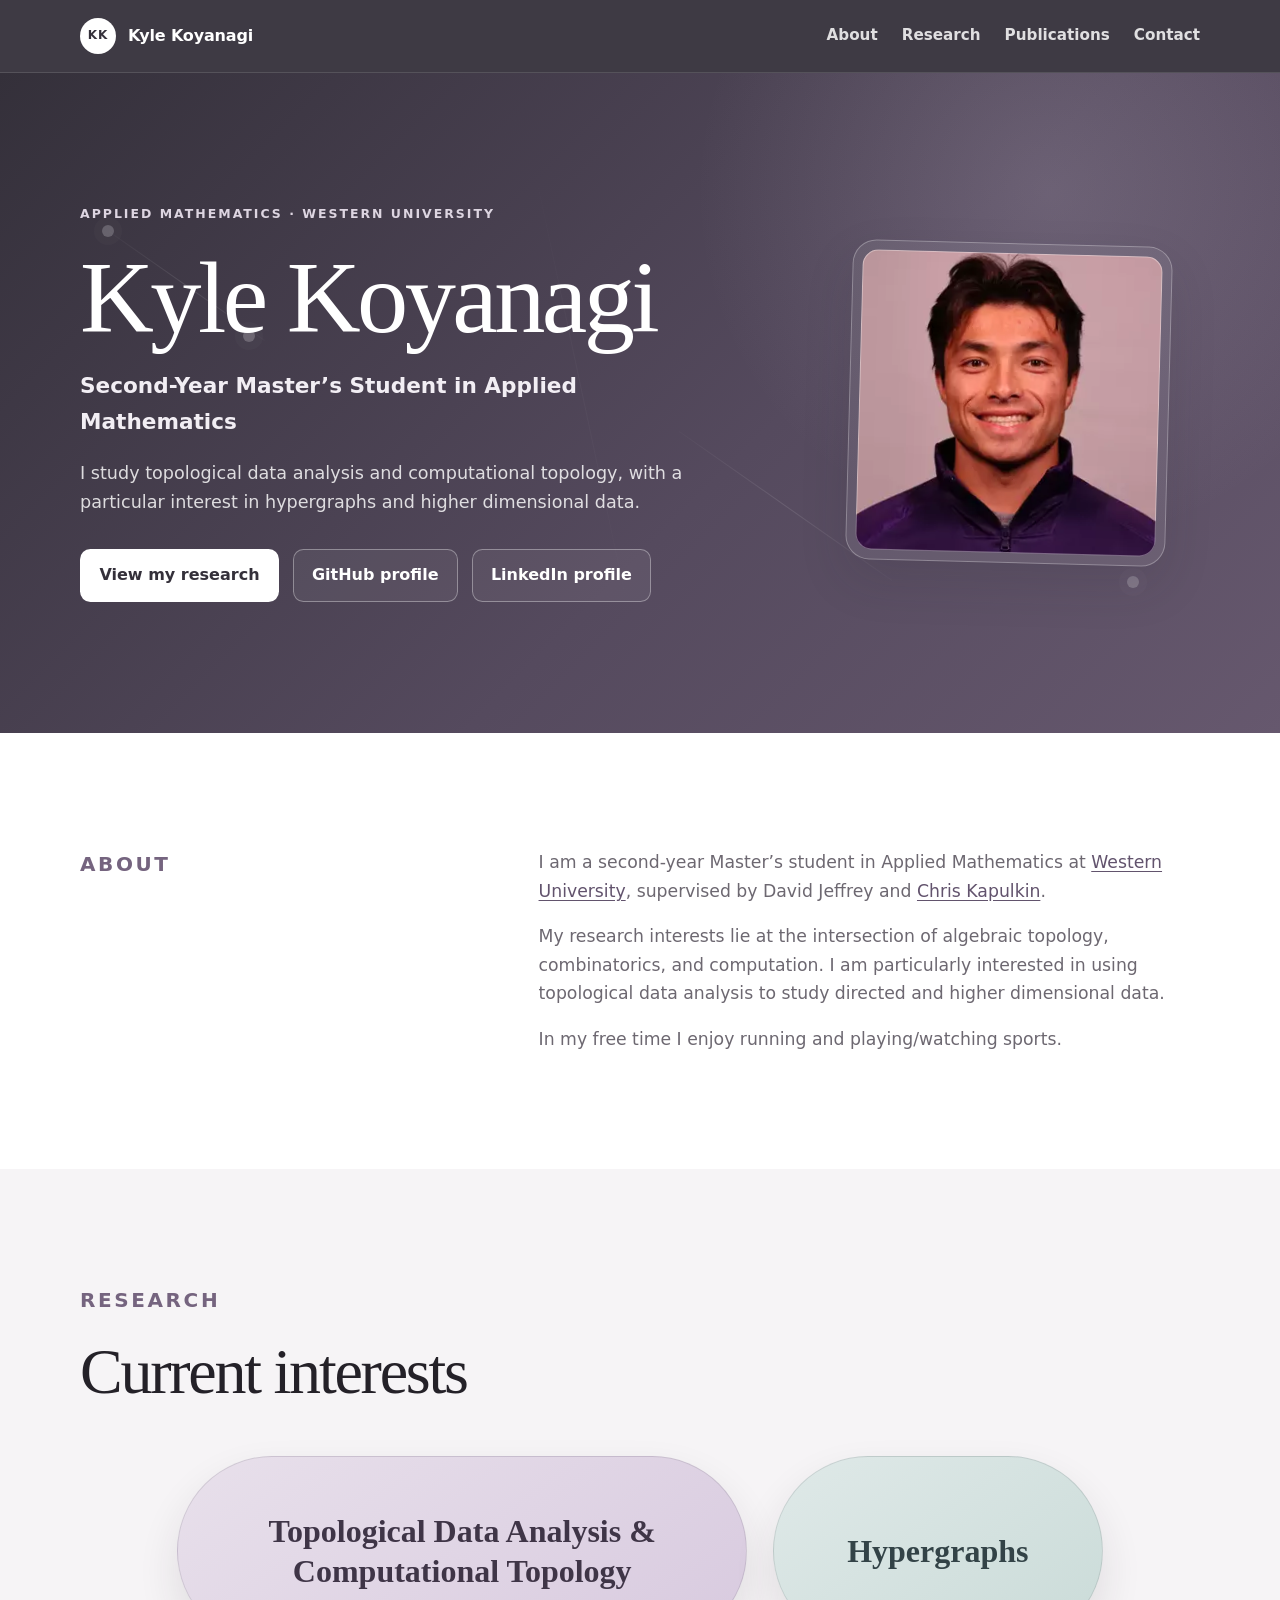
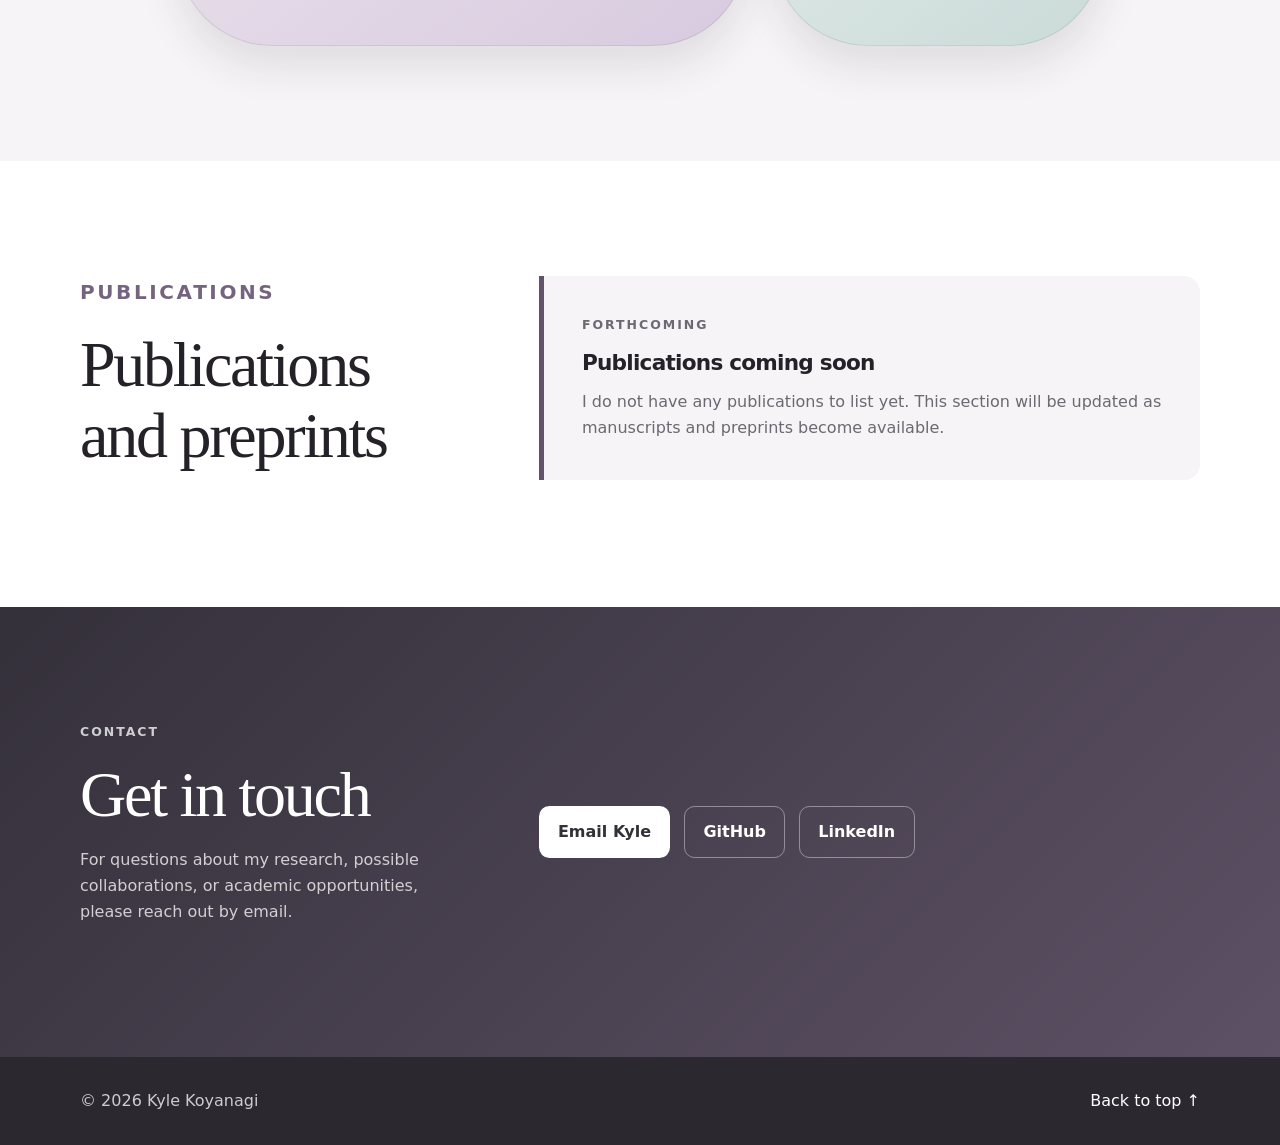
==== commit 42cc103c: "Update index.html" ====
--- a/index.html
+++ b/index.html
@@ -1,6 +1,7 @@
 <!doctype html>
 <html lang="en">
 <head>
+  <meta name="google-site-verification" content="QgzYVWkpUoUMsDQAaNtJej4D_Q0Ikqu-z5BW4UuUkDU" />
   <meta charset="utf-8">
   <meta name="viewport" content="width=device-width, initial-scale=1">
   <meta name="description" content="Academic website of Kyle Koyanagi, a Master's student in Applied Mathematics at Western University researching topological data analysis and hypergraphs.">
@@ -78,7 +79,7 @@
           <p class="hero-title">Second-Year Master’s Student in Applied Mathematics</p>
           <p class="hero-summary">
             I study topological data analysis and computational topology, with a
-            particular interest in hypergraphs and higher-order data.
+            particular interest in hypergraphs and higher dimensional data.
           </p>
           <div class="hero-actions">
             <a class="button button-primary" href="#research">View my research</a>
@@ -115,7 +116,7 @@
           <p>
             My research interests lie at the intersection of algebraic topology,
             combinatorics, and computation. I am particularly interested in using
-            topological data analysis to study directed and higher-order data.
+            topological data analysis to study directed and higher dimensional data.
           </p>
           <p>
             In my free time I enjoy running and playing/watching sports. 
